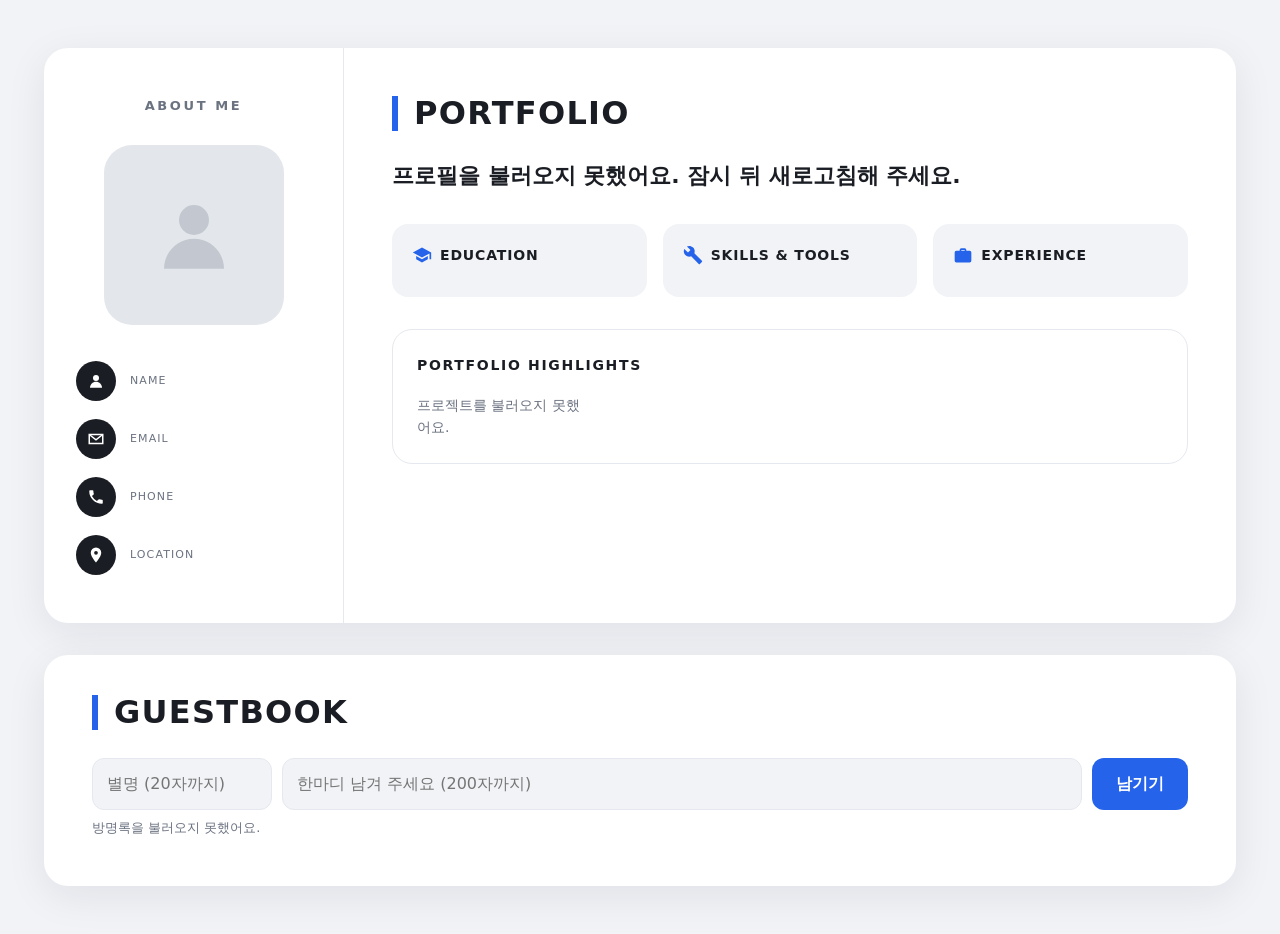
==== index.html @ c17fb515 "방문자 화면(index.html, style.css, script.js) 추가 Co-Authored-By: Claude Opus 5.5 <noreply@anthropic.com> " ====
<!DOCTYPE html>
<html lang="ko">
<head>
  <meta charset="UTF-8">
  <meta name="viewport" content="width=device-width, initial-scale=1">
  <title>포트폴리오</title>
  <link rel="stylesheet" href="style.css">
</head>
<body>
  <main class="page">

    <!-- 흰 큰 카드 -->
    <section class="sheet">

      <!-- 왼쪽: ABOUT ME -->
      <aside class="about">
        <h2 class="side-title">ABOUT ME</h2>

        <div class="photo" id="photo">
          <svg class="photo-empty" viewBox="0 0 24 24" aria-hidden="true">
            <circle cx="12" cy="8" r="4"/><path d="M4 21c0-4.4 3.6-8 8-8s8 3.6 8 8z"/>
          </svg>
        </div>

        <h1 class="name" id="name"></h1>
        <p class="job-title" id="job-title"></p>
        <p class="badge" id="career-badge"></p>

        <ul class="contact">
          <li>
            <span class="icon" aria-hidden="true">
              <svg viewBox="0 0 24 24"><circle cx="12" cy="8" r="4"/><path d="M4 21c0-4.4 3.6-8 8-8s8 3.6 8 8z"/></svg>
            </span>
            <div><small>NAME</small><span id="contact-name"></span></div>
          </li>
          <li>
            <span class="icon" aria-hidden="true">
              <svg viewBox="0 0 24 24"><path d="M3 6h18v12H3z" fill="none" stroke="currentColor" stroke-width="2"/><path d="M3 6l9 7 9-7" fill="none" stroke="currentColor" stroke-width="2"/></svg>
            </span>
            <div><small>EMAIL</small><span id="contact-email"></span></div>
          </li>
          <li>
            <span class="icon" aria-hidden="true">
              <svg viewBox="0 0 24 24"><path d="M6.6 10.8a15 15 0 0 0 6.6 6.6l2.2-2.2a1 1 0 0 1 1-.25 11.4 11.4 0 0 0 3.6.57 1 1 0 0 1 1 1V20a1 1 0 0 1-1 1A17 17 0 0 1 3 4a1 1 0 0 1 1-1h3.5a1 1 0 0 1 1 1c0 1.25.2 2.45.57 3.6a1 1 0 0 1-.25 1z"/></svg>
            </span>
            <div><small>PHONE</small><span id="contact-phone"></span></div>
          </li>
          <li>
            <span class="icon" aria-hidden="true">
              <svg viewBox="0 0 24 24"><path d="M12 2a7 7 0 0 0-7 7c0 5.2 7 13 7 13s7-7.8 7-13a7 7 0 0 0-7-7zm0 9.5A2.5 2.5 0 1 1 12 6.5a2.5 2.5 0 0 1 0 5z"/></svg>
            </span>
            <div><small>LOCATION</small><span id="contact-location"></span></div>
          </li>
        </ul>
      </aside>

      <!-- 오른쪽: PORTFOLIO -->
      <div class="content">
        <h2 class="main-title">PORTFOLIO</h2>

        <h3 class="headline" id="headline"></h3>
        <p class="intro" id="intro"></p>

        <div class="info-grid">
          <div class="info">
            <h4>
              <svg viewBox="0 0 24 24" aria-hidden="true"><path d="M12 3L1 9l11 6 9-4.9V17h2V9z"/><path d="M5 13.2v4L12 21l7-3.8v-4L12 17z"/></svg>
              EDUCATION
            </h4>
            <p id="education"></p>
          </div>
          <div class="info">
            <h4>
              <svg viewBox="0 0 24 24" aria-hidden="true"><path d="M22.7 19l-9.1-9.1c.9-2.3.4-5-1.5-6.9-2-2-5-2.4-7.4-1.3L9 6 6 9 1.6 4.7C.4 7.1.9 10.1 2.9 12.1c1.9 1.9 4.6 2.4 6.9 1.5l9.1 9.1c.4.4 1 .4 1.4 0l2.3-2.3c.5-.4.5-1.1.1-1.4z"/></svg>
              SKILLS &amp; TOOLS
            </h4>
            <p id="skills"></p>
          </div>
          <div class="info">
            <h4>
              <svg viewBox="0 0 24 24" aria-hidden="true"><path d="M10 4h4a2 2 0 0 1 2 2v1h4a2 2 0 0 1 2 2v10a2 2 0 0 1-2 2H4a2 2 0 0 1-2-2V9a2 2 0 0 1 2-2h4V6a2 2 0 0 1 2-2zm0 3h4V6h-4z"/></svg>
              EXPERIENCE
            </h4>
            <p id="experience"></p>
          </div>
        </div>

        <div class="highlights">
          <h4 class="box-title">PORTFOLIO HIGHLIGHTS</h4>
          <div class="cards" id="cards"></div>
        </div>

        <p class="quote" id="quote"></p>
      </div>
    </section>

    <!-- 방명록 -->
    <section class="sheet guestbook">
      <h2 class="main-title">GUESTBOOK</h2>

      <div class="gb-form">
        <input type="text" id="gb-nickname" placeholder="별명 (20자까지)" maxlength="20">
        <input type="text" id="gb-message" placeholder="한마디 남겨 주세요 (200자까지)" maxlength="200">
        <button type="button" id="gb-submit">남기기</button>
      </div>
      <p class="gb-status" id="gb-status"></p>

      <ul class="gb-list" id="gb-list"></ul>
    </section>

  </main>

  <script src="script.js"></script>
</body>
</html>
---- style.css ----
/* ===== 기본 색과 글꼴 ===== */
:root {
  --bg: #f1f3f6;        /* 연회색 바탕 */
  --white: #ffffff;
  --blue: #2563eb;      /* 파란 강조색 */
  --blue-soft: #eaf1ff;
  --text: #1a1d23;
  --gray: #6b7280;
  --line: #e5e8ee;
  --chip: #f1f3f6;
}

* { box-sizing: border-box; }

body {
  margin: 0;
  background: var(--bg);
  color: var(--text);
  font-family: "Pretendard", "Apple SD Gothic Neo", "Malgun Gothic", system-ui, sans-serif;
  line-height: 1.6;
}

h1, h2, h3, h4, p { margin: 0; }

.page {
  max-width: 1240px;
  margin: 0 auto;
  padding: 48px 24px;
}

/* ===== 흰 큰 카드 ===== */
.sheet {
  background: var(--white);
  border-radius: 24px;
  box-shadow: 0 10px 40px rgba(20, 30, 60, 0.08);
  display: grid;
  grid-template-columns: 300px 1fr;
  overflow: hidden;
}

/* ===== 왼쪽 ABOUT ME ===== */
.about {
  padding: 48px 32px;
  border-right: 1px solid var(--line);
  text-align: center;
}

.side-title {
  font-size: 13px;
  letter-spacing: 0.2em;
  color: var(--gray);
  margin-bottom: 28px;
}

.photo {
  width: 180px;
  height: 180px;
  margin: 0 auto 24px;
  border-radius: 28px;          /* 둥근 사각 */
  background: #e3e6eb;          /* 사진 없을 때 회색 자리 */
  overflow: hidden;
  display: flex;
  align-items: center;
  justify-content: center;
}
.photo img { width: 100%; height: 100%; object-fit: cover; }
.photo-empty { width: 90px; height: 90px; fill: #c3c8d0; }

.name { font-size: 28px; font-weight: 800; }

.job-title {
  color: var(--blue);
  font-weight: 700;
  margin-top: 6px;
}

.badge {
  display: inline-block;
  margin-top: 16px;
  padding: 6px 16px;
  border: 1.5px solid var(--blue);
  border-radius: 999px;
  color: var(--blue);
  font-size: 14px;
  font-weight: 700;
}
.badge:empty { display: none; }

.contact {
  list-style: none;
  padding: 0;
  margin: 36px 0 0;
  text-align: left;
  display: grid;
  gap: 18px;
}
.contact li { display: flex; align-items: center; gap: 14px; }
.contact div { display: flex; flex-direction: column; min-width: 0; }
.contact small { font-size: 11px; color: var(--gray); letter-spacing: 0.1em; }
.contact span:not(.icon) { font-weight: 600; word-break: break-all; }

.icon {
  flex: none;
  width: 40px;
  height: 40px;
  border-radius: 50%;           /* 동그란 검정 아이콘 */
  background: var(--text);
  color: var(--white);
  display: flex;
  align-items: center;
  justify-content: center;
}
.icon svg { width: 18px; height: 18px; fill: currentColor; }

/* ===== 오른쪽 PORTFOLIO ===== */
.content { padding: 48px 48px 40px; min-width: 0; }

.main-title {
  font-size: 32px;
  font-weight: 900;
  letter-spacing: 0.04em;
  padding-left: 16px;
  border-left: 6px solid var(--blue);   /* 파란 세로 막대 */
  line-height: 1.1;
  margin-bottom: 28px;
}

.headline { font-size: 22px; font-weight: 700; line-height: 1.5; }
.headline .underline {
  text-decoration: underline;
  text-decoration-color: var(--blue);
  text-decoration-thickness: 4px;
  text-underline-offset: 6px;
}

.intro { color: var(--gray); margin-top: 14px; white-space: pre-line; }

.info-grid {
  display: grid;
  grid-template-columns: repeat(3, 1fr);
  gap: 16px;
  margin-top: 32px;
}
.info {
  background: var(--bg);
  border-radius: 16px;
  padding: 20px;
}
.info h4 {
  display: flex;
  align-items: center;
  gap: 8px;
  font-size: 14px;
  letter-spacing: 0.06em;
  margin-bottom: 10px;
}
.info h4 svg { width: 20px; height: 20px; fill: var(--blue); flex: none; }
.info p { font-size: 14px; color: var(--gray); white-space: pre-line; }

/* ===== PORTFOLIO HIGHLIGHTS ===== */
.highlights {
  margin-top: 32px;
  border: 1px solid var(--line);   /* 연한 테두리 상자 */
  border-radius: 20px;
  padding: 24px;
}
.box-title {
  font-size: 14px;
  letter-spacing: 0.12em;
  margin-bottom: 18px;
}

.cards {
  display: grid;
  grid-template-columns: repeat(4, 1fr);
  gap: 16px;
}
.cards-message { color: var(--gray); font-size: 14px; }

.card {
  border: 1px solid var(--line);
  border-radius: 14px;
  background: var(--white);
  display: flex;
  flex-direction: column;
  overflow: hidden;
  transition: box-shadow 0.2s, transform 0.2s;
}
.card:hover { box-shadow: 0 8px 24px rgba(20, 30, 60, 0.1); transform: translateY(-2px); }

.card-open {
  all: unset;
  display: flex;
  flex-direction: column;
  justify-content: flex-start;
  cursor: pointer;
  flex: 1;
}
.card-open:disabled { cursor: default; }
.card-open:focus-visible { outline: 2px solid var(--blue); outline-offset: -2px; }

/* 브라우저 창 모양 썸네일 */
.window { display: block; margin: 12px 12px 0; border: 1px solid var(--line); border-radius: 8px; overflow: hidden; }
.window-bar {
  height: 18px;
  background: var(--chip);
  display: flex;
  align-items: center;
  gap: 4px;
  padding: 0 8px;
}
.window-bar i { width: 6px; height: 6px; border-radius: 50%; background: #c3c8d0; }
.window-screen {
  display: block;
  aspect-ratio: 16 / 10;
  background: #e3e6eb;
}
.window-screen img { width: 100%; height: 100%; object-fit: cover; display: block; }

.card-body { display: block; padding: 14px 14px 6px; }
.card-meta { display: block; font-size: 12px; font-weight: 700; color: var(--blue); }
.card-title { display: block; font-size: 16px; font-weight: 800; margin-top: 4px; line-height: 1.4; }
.card-desc {
  font-size: 13px;
  color: var(--gray);
  margin-top: 6px;
  display: -webkit-box;           /* 두 줄까지만 */
  -webkit-line-clamp: 2;
  -webkit-box-orient: vertical;
  overflow: hidden;
}
.tags { display: flex; flex-wrap: wrap; gap: 6px; margin-top: 10px; }
.tag {
  font-size: 11px;
  background: var(--chip);
  color: var(--gray);
  padding: 3px 8px;
  border-radius: 6px;
}

.card-foot { padding: 6px 14px 14px; }
.like {
  display: inline-flex;
  align-items: center;
  gap: 6px;
  border: 1px solid var(--line);
  background: var(--white);
  border-radius: 999px;
  padding: 4px 12px;
  font: inherit;
  font-size: 13px;
  color: var(--gray);
  cursor: pointer;
}
.like svg { width: 16px; height: 16px; fill: none; stroke: currentColor; stroke-width: 2; }
.like.liked { color: #e11d48; border-color: #fecdd3; background: #fff1f2; }
.like.liked svg { fill: currentColor; }
.like:disabled { cursor: default; }

/* 맨 아래 기울어진 인용 */
.quote {
  margin-top: 32px;
  text-align: center;
  font-style: italic;
  color: var(--gray);
}
.quote:not(:empty)::before { content: "“ "; color: var(--blue); font-weight: 700; }
.quote:not(:empty)::after { content: " ”"; color: var(--blue); font-weight: 700; }

/* ===== 방명록 ===== */
.guestbook {
  display: block;
  margin-top: 32px;
  padding: 40px 48px;
}
.gb-form { display: grid; grid-template-columns: 180px 1fr auto; gap: 10px; }
.gb-form input {
  font: inherit;
  padding: 12px 14px;
  border: 1px solid var(--line);
  border-radius: 12px;
  background: var(--bg);
}
.gb-form input:focus { outline: 2px solid var(--blue); background: var(--white); }
.gb-form button {
  font: inherit;
  font-weight: 700;
  border: 0;
  border-radius: 12px;
  padding: 0 24px;
  background: var(--blue);
  color: var(--white);
  cursor: pointer;
}
.gb-form button:disabled { opacity: 0.6; cursor: default; }
.gb-status { font-size: 13px; color: var(--gray); min-height: 20px; margin-top: 8px; }

.gb-list { list-style: none; padding: 0; margin: 8px 0 0; }
.gb-list li { padding: 16px 0; border-top: 1px solid var(--line); }
.gb-head { display: flex; gap: 10px; align-items: baseline; }
.gb-nick { font-weight: 700; }
.gb-date { font-size: 12px; color: var(--gray); }
.gb-msg { margin-top: 4px; white-space: pre-line; word-break: break-word; }

/* ===== 화면 폭에 따라 ===== */
@media (max-width: 1100px) {
  .cards { grid-template-columns: repeat(2, 1fr); }
}

@media (max-width: 760px) {
  .page { padding: 16px; }
  .sheet { grid-template-columns: 1fr; }
  .about { border-right: 0; border-bottom: 1px solid var(--line); padding: 36px 24px; }
  .content { padding: 32px 20px; }
  .main-title { font-size: 26px; }
  .headline { font-size: 19px; }
  .info-grid, .cards { grid-template-columns: 1fr; }
  .highlights { padding: 16px; }
  .guestbook { padding: 32px 20px; margin-top: 16px; }
  .gb-form { grid-template-columns: 1fr; }
  .gb-form button { padding: 12px; }
}
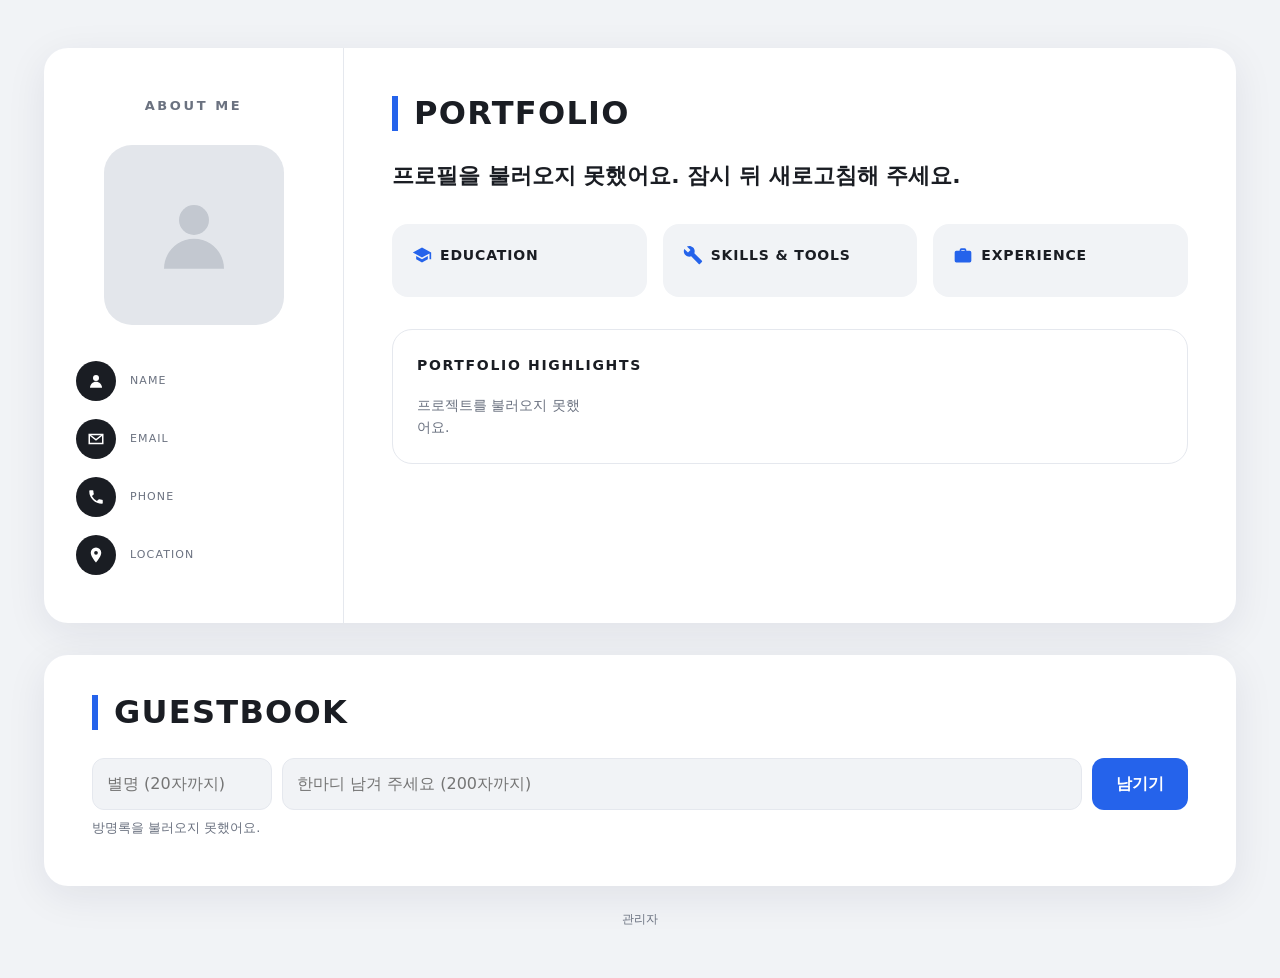
==== commit 0cae8537: "관리자 화면(admin.html, admin.js) 추가, 방문자 화면에 관리자 링크 Co-Authored-By: Claude Opus 5.5 <noreply@anthropic.c" ====
--- a/index.html
+++ b/index.html
@@ -108,6 +108,8 @@
       <ul class="gb-list" id="gb-list"></ul>
     </section>
 
+    <p class="admin-link"><a href="admin.html">관리자</a></p>
+
   </main>
 
   <script src="script.js"></script>
--- a/style.css
+++ b/style.css
@@ -320,3 +320,8 @@
   .gb-form { grid-template-columns: 1fr; }
   .gb-form button { padding: 12px; }
 }
+
+/* ===== 맨 아래 관리자 링크 ===== */
+.admin-link { text-align: center; margin-top: 24px; font-size: 12px; }
+.admin-link a { color: var(--gray); text-decoration: none; }
+.admin-link a:hover { text-decoration: underline; }
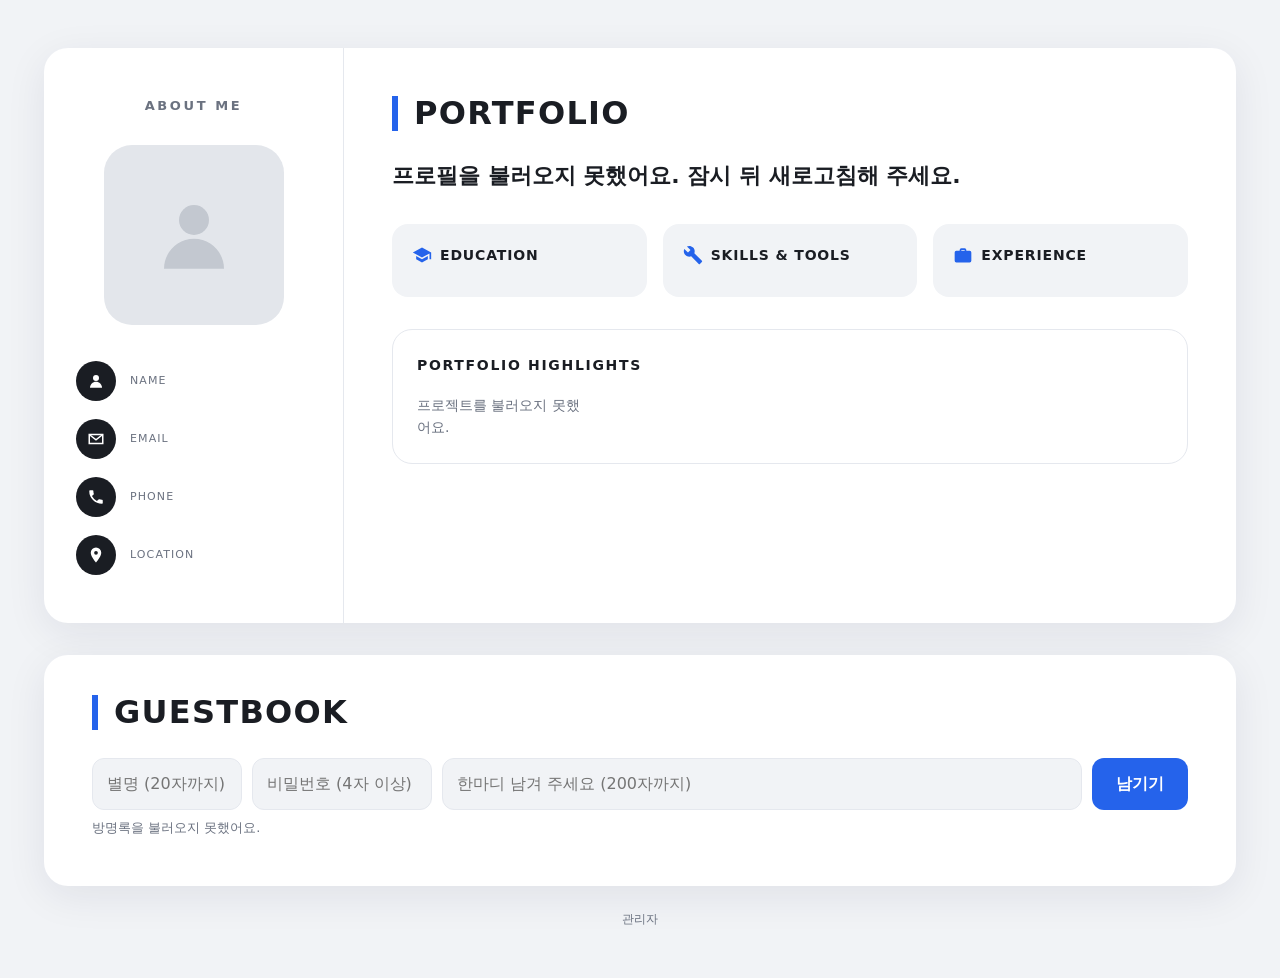
==== commit 6caf7dab: "방명록: 글 비밀번호로 본인이 한마디 수정·글 삭제 Co-Authored-By: Claude Opus 5.5 <noreply@anthropic.com> Claude-Session:" ====
--- a/index.html
+++ b/index.html
@@ -100,10 +100,11 @@
 
       <div class="gb-form">
         <input type="text" id="gb-nickname" placeholder="별명 (20자까지)" maxlength="20">
+        <input type="password" id="gb-password" placeholder="비밀번호 (4자 이상)" maxlength="30" autocomplete="new-password">
         <input type="text" id="gb-message" placeholder="한마디 남겨 주세요 (200자까지)" maxlength="200">
         <button type="button" id="gb-submit">남기기</button>
       </div>
-      <p class="gb-status" id="gb-status"></p>
+      <p class="gb-status" id="gb-status">비밀번호를 알아야 내 글을 고치거나 지울 수 있어요.</p>
 
       <ul class="gb-list" id="gb-list"></ul>
     </section>
--- a/style.css
+++ b/style.css
@@ -273,15 +273,17 @@
   margin-top: 32px;
   padding: 40px 48px;
 }
-.gb-form { display: grid; grid-template-columns: 180px 1fr auto; gap: 10px; }
-.gb-form input {
+.gb-form { display: grid; grid-template-columns: 150px 180px 1fr auto; gap: 10px; }
+.gb-form input,
+.gb-edit input {
   font: inherit;
   padding: 12px 14px;
   border: 1px solid var(--line);
   border-radius: 12px;
   background: var(--bg);
 }
-.gb-form input:focus { outline: 2px solid var(--blue); background: var(--white); }
+.gb-form input:focus,
+.gb-edit input:focus { outline: 2px solid var(--blue); background: var(--white); }
 .gb-form button {
   font: inherit;
   font-weight: 700;
@@ -301,6 +303,28 @@
 .gb-nick { font-weight: 700; }
 .gb-date { font-size: 12px; color: var(--gray); }
 .gb-msg { margin-top: 4px; white-space: pre-line; word-break: break-word; }
+.gb-edited { font-size: 12px; color: var(--gray); }
+
+/* 내 글 고치기·지우기 */
+.gb-tools { margin-left: auto; display: flex; gap: 4px; }
+.gb-tool {
+  font: inherit;
+  font-size: 12px;
+  color: var(--gray);
+  background: none;
+  border: 0;
+  padding: 2px 6px;
+  border-radius: 6px;
+  cursor: pointer;
+}
+.gb-tool:hover { background: var(--bg); color: var(--text); }
+.gb-tool.primary { background: var(--blue); color: var(--white); padding: 6px 12px; }
+.gb-tool.danger { color: #dc2626; }
+.gb-edit { display: flex; flex-wrap: wrap; gap: 8px; align-items: center; margin-top: 10px; }
+.gb-edit input { font: inherit; font-size: 14px; padding: 8px 12px; }
+.gb-edit .gb-edit-message { flex: 1 1 260px; }
+.gb-edit .gb-edit-password { flex: 0 1 160px; }
+.gb-edit-status { width: 100%; font-size: 12px; color: #dc2626; min-height: 0; }
 
 /* ===== 화면 폭에 따라 ===== */
 @media (max-width: 1100px) {
@@ -319,6 +343,7 @@
   .guestbook { padding: 32px 20px; margin-top: 16px; }
   .gb-form { grid-template-columns: 1fr; }
   .gb-form button { padding: 12px; }
+  .gb-edit .gb-edit-password { flex: 1 1 100%; }
 }
 
 /* ===== 맨 아래 관리자 링크 ===== */
